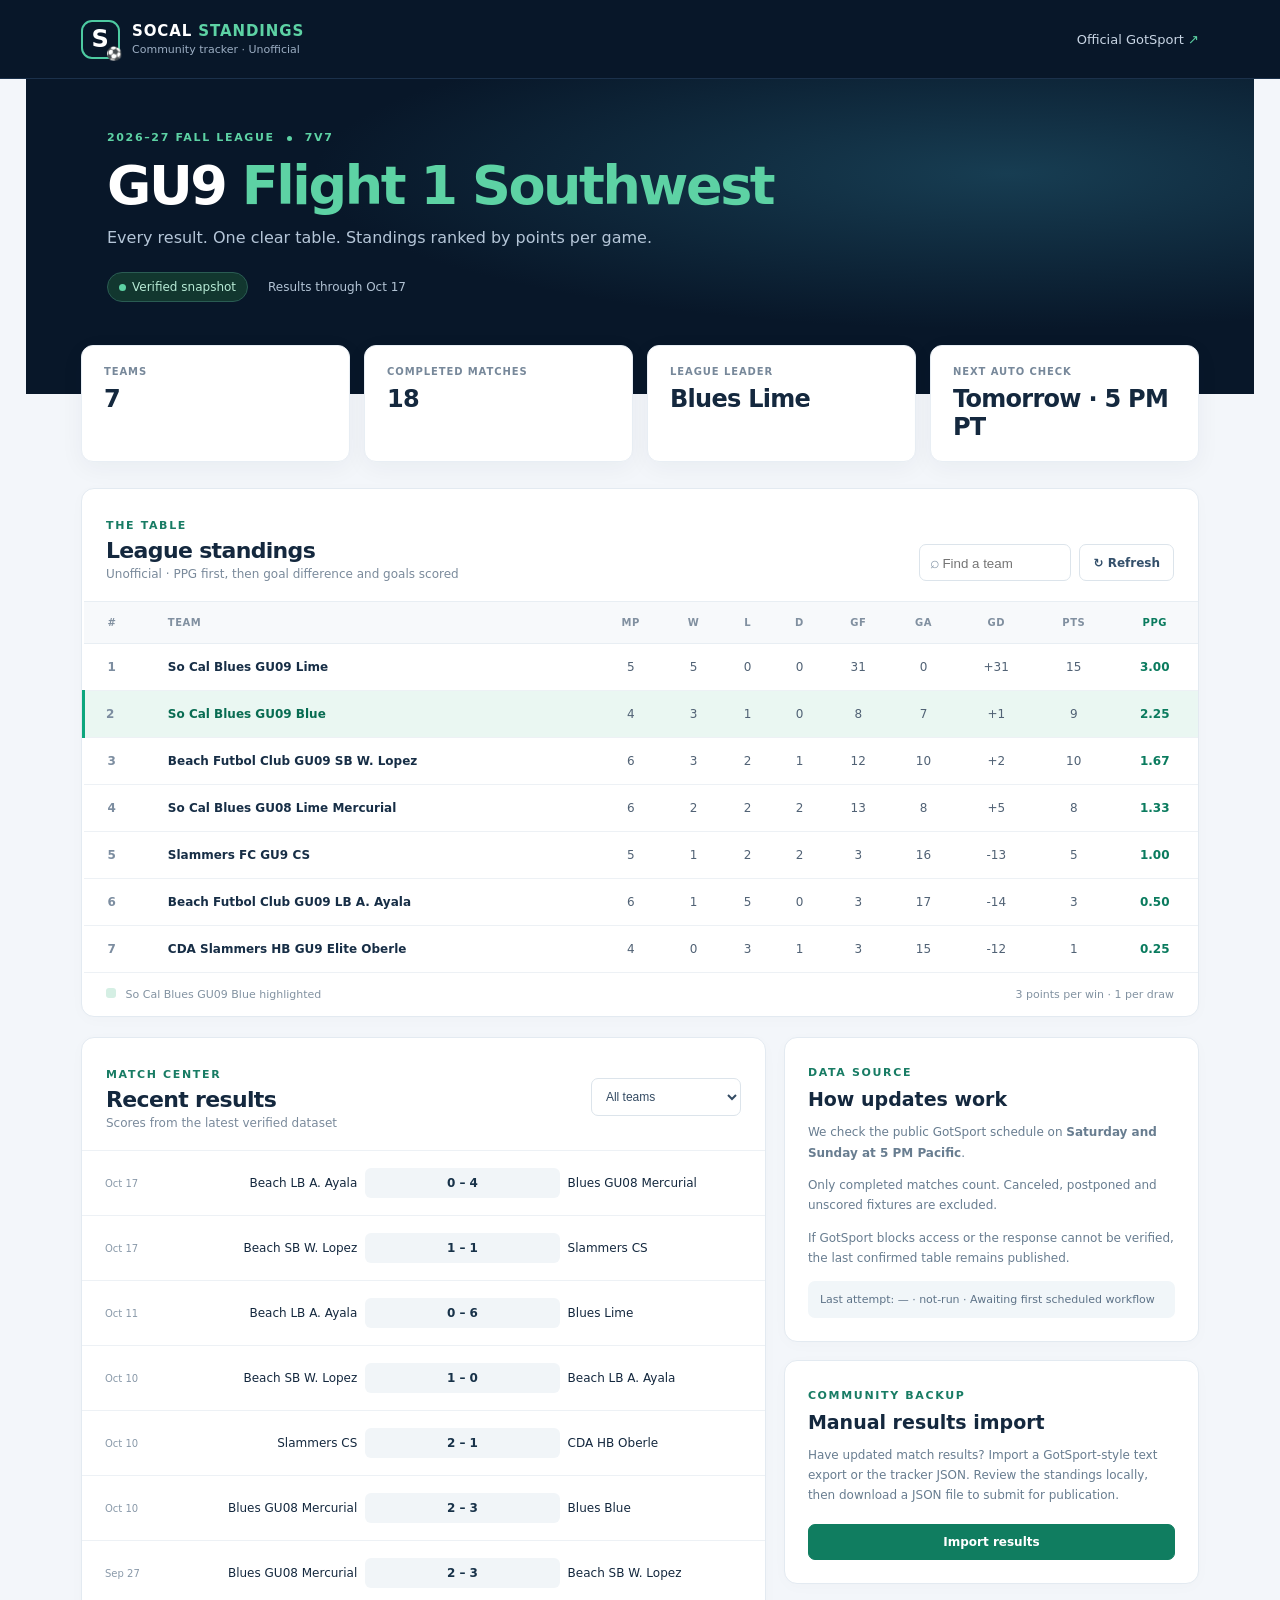
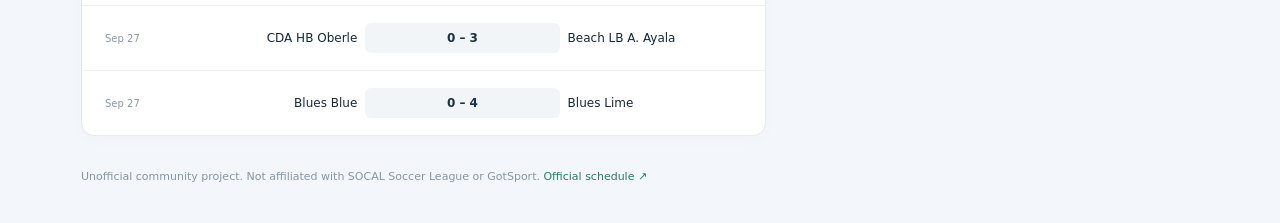
==== index.html @ f6f6c92d "Add files via upload" ====
<!doctype html>
<html lang="en"><head><meta charset="utf-8"/><meta name="viewport" content="width=device-width, initial-scale=1"/><meta name="theme-color" content="#081729"/><meta name="description" content="Unofficial SOCAL GU9 Flight 1 Southwest league standings, ranked by points per game."/><title>SOCAL GU9 | Flight 1 Southwest Standings</title><link rel="stylesheet" href="styles.css"/></head>
<body><header class="top"><div class="wrap nav"><a class="brand" href="#"><span class="mark">S<span>⚽</span></span><span>SOCAL <strong>STANDINGS</strong><small>Community tracker · Unofficial</small></span></a><a class="navlink" href="https://system.gotsport.com/org_event/events/48745/schedules?date=All&amp;group=528635" target="_blank" rel="noopener noreferrer">Official GotSport <span>↗</span></a></div></header>
<main class="wrap"><section class="hero"><div class="eyebrow">2026–27 FALL LEAGUE <span class="dot"></span> 7V7</div><h1>GU9 <em>Flight 1 Southwest</em></h1><p>Every result. One clear table. Standings ranked by points per game.</p><div class="hero-meta"><span class="pill"><span class="green-dot"></span><span id="status">Loading verified results…</span></span><span id="updated">—</span></div></section>
<section class="stats"><div class="stat"><span>TEAMS</span><strong id="teams-count">7</strong></div><div class="stat"><span>COMPLETED MATCHES</span><strong id="matches-count">—</strong></div><div class="stat"><span>LEAGUE LEADER</span><strong id="leader">—</strong></div><div class="stat"><span>NEXT AUTO CHECK</span><strong id="next-check">—</strong></div></section>
<section class="panel"><div class="panel-head"><div><span class="eyebrow dark">THE TABLE</span><h2>League standings</h2><p>Unofficial · PPG first, then goal difference and goals scored</p></div><div class="controls"><label class="search"><span>⌕</span><input id="filter" placeholder="Find a team" aria-label="Find a team"/></label><button class="outline" id="refresh">↻ Refresh</button></div></div><div class="table-scroll"><table><thead><tr><th>#</th><th class="teamcol">TEAM</th><th>MP</th><th>W</th><th>L</th><th>D</th><th>GF</th><th>GA</th><th>GD</th><th>PTS</th><th class="ppg">PPG</th></tr></thead><tbody id="standings"></tbody></table></div><div class="panel-foot"><span><i class="key"></i> So Cal Blues GU09 Blue highlighted</span><span>3 points per win · 1 per draw</span></div></section>
<section class="lower"><div class="panel results"><div class="panel-head"><div><span class="eyebrow dark">MATCH CENTER</span><h2>Recent results</h2><p>Scores from the latest verified dataset</p></div><select id="team-select" aria-label="Filter match results"><option value="">All teams</option></select></div><div id="results-list"></div></div><aside class="side"><div class="panel sidebox"><span class="eyebrow dark">DATA SOURCE</span><h3>How updates work</h3><p>We check the public GotSport schedule on <strong>Saturday and Sunday at 5 PM Pacific</strong>.</p><p>Only completed matches count. Canceled, postponed and unscored fixtures are excluded.</p><p>If GotSport blocks access or the response cannot be verified, the last confirmed table remains published.</p><div class="sync" id="sync-details">Last sync status: —</div></div><div class="panel sidebox"><span class="eyebrow dark">COMMUNITY BACKUP</span><h3>Manual results import</h3><p>Have updated match results? Import a GotSport-style text export or the tracker JSON. Review the standings locally, then download a JSON file to submit for publication.</p><button class="primary" id="import-toggle">Import results</button><div id="import-area" hidden><textarea id="paste" rows="7" placeholder="Paste GotSport match lines, e.g.&#10;7154 | 2026-10-24 | Beach Futbol Club GU09 SB W. Lopez | 2 - 1 | So Cal Blues GU09 Blue&#10;&#10;Or upload tracker JSON below."></textarea><input type="file" id="file-input" accept=".json,.txt,.csv,application/json,text/plain,text/csv"/><div class="btnrow"><button class="outline" id="preview-import">Preview locally</button><button class="outline" id="export-json">Download JSON</button></div><p class="notice" id="import-message" aria-live="polite"></p><p class="hint">Imports affect only your browser until the exported JSON is committed to the repository. No public submissions or server storage.</p></div></div></aside></section>
<footer>Unofficial community project. Not affiliated with SOCAL Soccer League or GotSport. <a href="https://system.gotsport.com/org_event/events/48745/schedules?date=All&amp;group=528635" target="_blank" rel="noopener noreferrer">Official schedule ↗</a></footer></main><script src="app.js" defer></script></body></html>
---- styles.css ----
:root{font-family:Inter,ui-sans-serif,system-ui,-apple-system,"Segoe UI",sans-serif;color:#14283e;background:#f3f6fa;font-synthesis:none}*{box-sizing:border-box}body{margin:0}.wrap{max-width:1170px;margin:auto;padding-left:26px;padding-right:26px}.top{background:#081729;color:#fff;border-bottom:1px solid #1b314b}.nav{height:78px;display:flex;align-items:center;justify-content:space-between}.brand{display:flex;gap:12px;align-items:center;color:white;text-decoration:none;font-size:15px;letter-spacing:.06em;font-weight:750}.brand strong{color:#5dd2a4}.brand small{display:block;color:#9caec3;font-size:11px;letter-spacing:0;font-weight:400;margin-top:3px}.mark{width:39px;height:39px;border:2px solid #4dcaa1;border-radius:11px;display:grid;place-items:center;font-size:24px;position:relative}.mark span{font-size:13px;position:absolute;right:-5px;bottom:-4px}.navlink{color:#c9d6e5;text-decoration:none;font-size:13px}.navlink span{color:#5dd2a4}.hero{background:#081729;color:white;margin:0 calc(-1 * max(26px,(100vw - 1170px)/2));padding:52px max(26px,(100vw - 1118px)/2) 92px;background-image:radial-gradient(ellipse at 80% 30%,#173d52 0,transparent 50%)}.eyebrow{font-size:11px;letter-spacing:.15em;font-weight:800;color:#5dd2a4}.eyebrow.dark{color:#187c64}.dot{display:inline-block;width:5px;height:5px;background:#5dd2a4;border-radius:50%;vertical-align:middle;margin:0 7px}h1{font-size:clamp(32px,5vw,54px);line-height:1.08;letter-spacing:-.045em;margin:13px 0}h1 em{font-style:normal;color:#5dd2a4}.hero p{color:#b5c6d8;font-size:16px;margin:12px 0 25px}.hero-meta{display:flex;align-items:center;gap:20px;flex-wrap:wrap;font-size:12px;color:#b2c3d4}.pill{border:1px solid #2a5c53;border-radius:30px;padding:7px 11px;color:#b8ebd6;background:#12372f}.green-dot{display:inline-block;width:7px;height:7px;border-radius:50%;background:#5dd2a4;margin-right:6px}.stats{display:grid;grid-template-columns:repeat(4,1fr);gap:14px;margin-top:-49px;position:relative;margin-bottom:26px}.stat{background:white;padding:20px 22px;border-radius:12px;box-shadow:0 6px 24px #13283e0c;border:1px solid #e8eef4}.stat span{display:block;font-size:10px;letter-spacing:.09em;font-weight:750;color:#77889a;margin-bottom:8px}.stat strong{font-size:24px;letter-spacing:-.03em}.panel{background:white;border:1px solid #e3eaf1;border-radius:13px;overflow:hidden;box-shadow:0 3px 16px #14283e05}.panel-head{padding:25px 24px 20px;display:flex;justify-content:space-between;gap:16px;align-items:end}.panel-head h2{font-size:22px;margin:5px 0 4px;letter-spacing:-.03em}.panel-head p{color:#7a8a9b;font-size:12px;margin:0}.controls{display:flex;gap:8px}.search{border:1px solid #dce4eb;border-radius:7px;padding:8px 10px;color:#8899aa}.search input{border:0;outline:0;width:120px;color:#14283e}.outline,.primary{font:inherit;font-size:12px;font-weight:650;cursor:pointer;border-radius:7px;padding:10px 13px}.outline{border:1px solid #dce4eb;background:white;color:#34506b}.primary{background:#107d60;color:white;border:1px solid #107d60}.table-scroll{overflow:auto}table{width:100%;border-collapse:collapse;white-space:nowrap;font-size:12px}th{background:#f7f9fb;color:#8190a0;font-size:10px;letter-spacing:.05em;font-weight:800;text-align:center;padding:15px 12px;border-block:1px solid #e8eef3}th:first-child,td:first-child{text-align:left;padding-left:24px}th.teamcol,td.teamcol{text-align:left;min-width:260px}td{padding:16px 12px;text-align:center;border-bottom:1px solid #edf1f5;color:#516275;font-variant-numeric:tabular-nums}td.teamcol{color:#172e46;font-weight:650}.rank{font-weight:750;color:#7c8da0}.leader{color:#0d9473}.ppg{color:#0a7b5e;font-weight:800}tr.blue{background:#eaf7f2}tr.blue td.teamcol{color:#086c52}tr.blue td:first-child{border-left:3px solid #0da67d;padding-left:21px}.panel-foot{display:flex;justify-content:space-between;gap:10px;padding:15px 24px;font-size:11px;color:#8292a1}.key{display:inline-block;background:#d5efe4;width:10px;height:10px;border-radius:3px;margin-right:6px}.lower{display:grid;grid-template-columns:1.65fr 1fr;gap:18px;margin-top:20px}.lower .panel-head{align-items:center}select{padding:10px;border:1px solid #dce4eb;border-radius:7px;max-width:150px;background:white;color:#344b63;font-size:12px}.match{display:flex;align-items:center;gap:10px;justify-content:space-between;padding:17px 23px;border-top:1px solid #edf1f5;font-size:12px}.match .date{font-size:10px;color:#8999a9;min-width:68px}.match .teams{flex:1;text-align:center;display:flex;justify-content:space-between;gap:8px;align-items:center}.match .teams span{flex:1}.match .teams span:first-child{text-align:right}.match .teams span:last-child{text-align:left}.score{background:#f1f5f8;border-radius:6px;padding:8px 10px;white-space:nowrap;color:#183249;font-weight:800}.side{display:flex;flex-direction:column;gap:18px}.sidebox{padding:23px}.sidebox h3{font-size:19px;margin:8px 0 12px}.sidebox p{font-size:12px;color:#687d90;line-height:1.7}.sync{padding:12px;background:#f1f6f9;border-radius:7px;font-size:11px;color:#5e7388}.sidebox .primary{width:100%;margin-top:6px}.sidebox textarea{width:100%;margin-top:13px;padding:10px;border:1px solid #dce4eb;border-radius:6px;font:12px monospace}.sidebox input[type=file]{width:100%;margin:10px 0;font-size:11px}.btnrow{display:flex;gap:8px}.notice{font-weight:700}.hint{font-size:10px!important}footer{padding:34px 0 40px;color:#8696a6;font-size:11px}footer a{color:#257c66;text-decoration:none}@media(max-width:800px){.stats{grid-template-columns:repeat(2,1fr)}.lower{grid-template-columns:1fr}.panel-head{align-items:start;flex-direction:column}.hero{padding-top:42px;padding-bottom:85px}.match .date{min-width:55px}}@media(max-width:450px){.wrap{padding-left:14px;padding-right:14px}.hero{margin:0 -14px;padding-left:14px;padding-right:14px}.stat{padding:16px}.stat strong{font-size:19px}.panel-head{padding:20px 16px}.panel-foot{flex-direction:column}.navlink{font-size:11px}.brand{font-size:12px}}
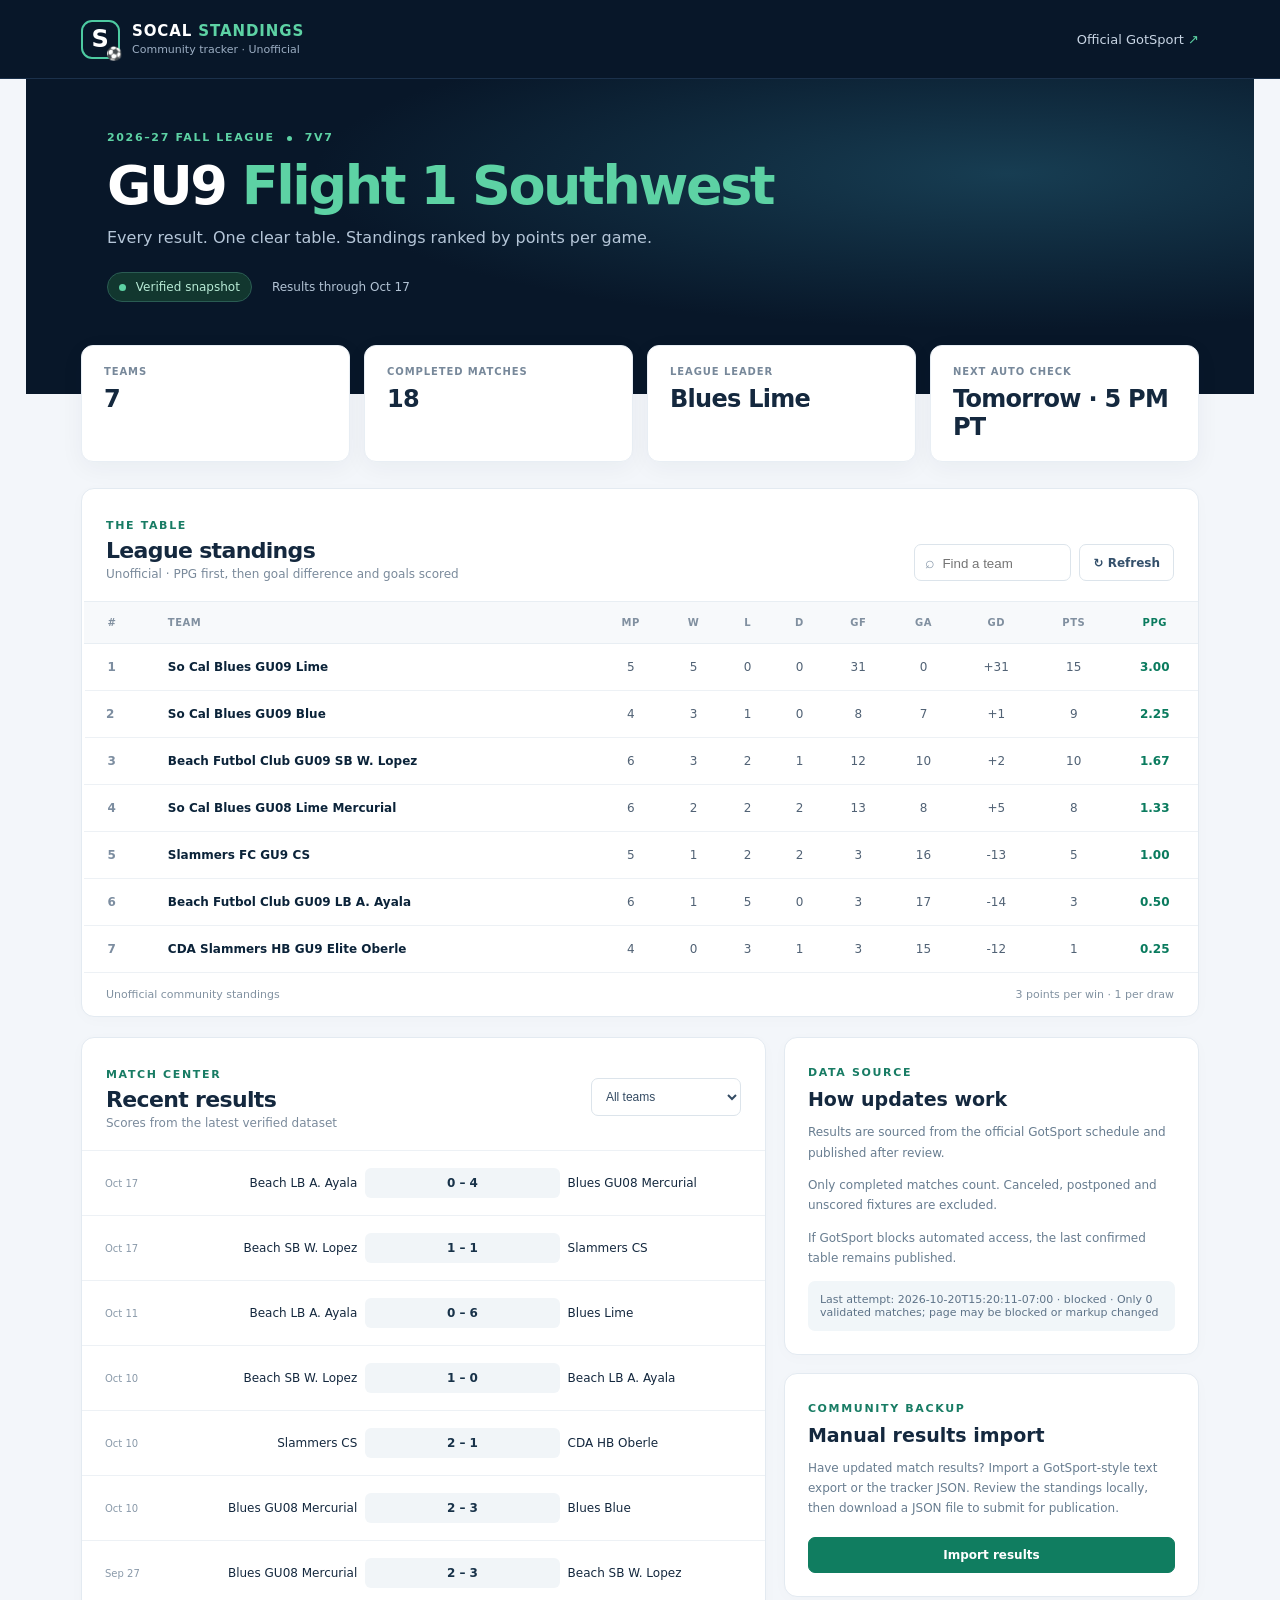
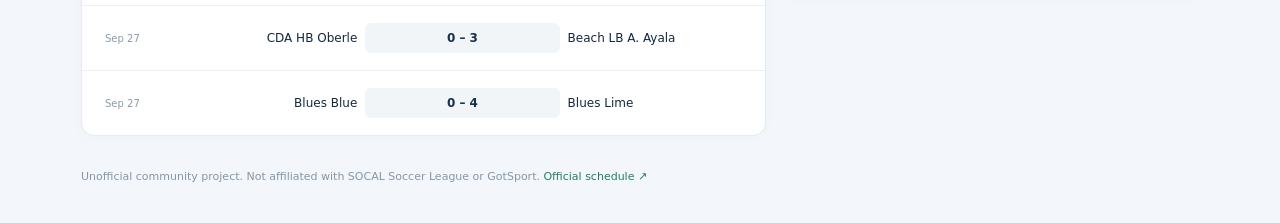
==== commit 503de41e: "Update index.html" ====
--- a/index.html
+++ b/index.html
@@ -1,8 +1,256 @@
+
 <!doctype html>
-<html lang="en"><head><meta charset="utf-8"/><meta name="viewport" content="width=device-width, initial-scale=1"/><meta name="theme-color" content="#081729"/><meta name="description" content="Unofficial SOCAL GU9 Flight 1 Southwest league standings, ranked by points per game."/><title>SOCAL GU9 | Flight 1 Southwest Standings</title><link rel="stylesheet" href="styles.css"/></head>
-<body><header class="top"><div class="wrap nav"><a class="brand" href="#"><span class="mark">S<span>⚽</span></span><span>SOCAL <strong>STANDINGS</strong><small>Community tracker · Unofficial</small></span></a><a class="navlink" href="https://system.gotsport.com/org_event/events/48745/schedules?date=All&amp;group=528635" target="_blank" rel="noopener noreferrer">Official GotSport <span>↗</span></a></div></header>
-<main class="wrap"><section class="hero"><div class="eyebrow">2026–27 FALL LEAGUE <span class="dot"></span> 7V7</div><h1>GU9 <em>Flight 1 Southwest</em></h1><p>Every result. One clear table. Standings ranked by points per game.</p><div class="hero-meta"><span class="pill"><span class="green-dot"></span><span id="status">Loading verified results…</span></span><span id="updated">—</span></div></section>
-<section class="stats"><div class="stat"><span>TEAMS</span><strong id="teams-count">7</strong></div><div class="stat"><span>COMPLETED MATCHES</span><strong id="matches-count">—</strong></div><div class="stat"><span>LEAGUE LEADER</span><strong id="leader">—</strong></div><div class="stat"><span>NEXT AUTO CHECK</span><strong id="next-check">—</strong></div></section>
-<section class="panel"><div class="panel-head"><div><span class="eyebrow dark">THE TABLE</span><h2>League standings</h2><p>Unofficial · PPG first, then goal difference and goals scored</p></div><div class="controls"><label class="search"><span>⌕</span><input id="filter" placeholder="Find a team" aria-label="Find a team"/></label><button class="outline" id="refresh">↻ Refresh</button></div></div><div class="table-scroll"><table><thead><tr><th>#</th><th class="teamcol">TEAM</th><th>MP</th><th>W</th><th>L</th><th>D</th><th>GF</th><th>GA</th><th>GD</th><th>PTS</th><th class="ppg">PPG</th></tr></thead><tbody id="standings"></tbody></table></div><div class="panel-foot"><span><i class="key"></i> So Cal Blues GU09 Blue highlighted</span><span>3 points per win · 1 per draw</span></div></section>
-<section class="lower"><div class="panel results"><div class="panel-head"><div><span class="eyebrow dark">MATCH CENTER</span><h2>Recent results</h2><p>Scores from the latest verified dataset</p></div><select id="team-select" aria-label="Filter match results"><option value="">All teams</option></select></div><div id="results-list"></div></div><aside class="side"><div class="panel sidebox"><span class="eyebrow dark">DATA SOURCE</span><h3>How updates work</h3><p>We check the public GotSport schedule on <strong>Saturday and Sunday at 5 PM Pacific</strong>.</p><p>Only completed matches count. Canceled, postponed and unscored fixtures are excluded.</p><p>If GotSport blocks access or the response cannot be verified, the last confirmed table remains published.</p><div class="sync" id="sync-details">Last sync status: —</div></div><div class="panel sidebox"><span class="eyebrow dark">COMMUNITY BACKUP</span><h3>Manual results import</h3><p>Have updated match results? Import a GotSport-style text export or the tracker JSON. Review the standings locally, then download a JSON file to submit for publication.</p><button class="primary" id="import-toggle">Import results</button><div id="import-area" hidden><textarea id="paste" rows="7" placeholder="Paste GotSport match lines, e.g.&#10;7154 | 2026-10-24 | Beach Futbol Club GU09 SB W. Lopez | 2 - 1 | So Cal Blues GU09 Blue&#10;&#10;Or upload tracker JSON below."></textarea><input type="file" id="file-input" accept=".json,.txt,.csv,application/json,text/plain,text/csv"/><div class="btnrow"><button class="outline" id="preview-import">Preview locally</button><button class="outline" id="export-json">Download JSON</button></div><p class="notice" id="import-message" aria-live="polite"></p><p class="hint">Imports affect only your browser until the exported JSON is committed to the repository. No public submissions or server storage.</p></div></div></aside></section>
-<footer>Unofficial community project. Not affiliated with SOCAL Soccer League or GotSport. <a href="https://system.gotsport.com/org_event/events/48745/schedules?date=All&amp;group=528635" target="_blank" rel="noopener noreferrer">Official schedule ↗</a></footer></main><script src="app.js" defer></script></body></html>
+<html lang="en">
+<head>
+  <meta charset="utf-8"/>
+  <meta name="viewport" content="width=device-width, initial-scale=1"/>
+  <meta name="theme-color" content="#081729"/>
+  <meta name="description" content="Unofficial SOCAL GU9 Flight 1 Southwest league standings, ranked by points per game."/>
+  <title>SOCAL GU9 | Flight 1 Southwest Standings</title>
+
+  <link rel="stylesheet" href="styles.css"/>
+  <link rel="stylesheet" href="neutral-standings.css"/>
+</head>
+
+<body>
+  <header class="top">
+    <div class="wrap nav">
+      <a class="brand" href="#">
+        <span class="mark">S<span>⚽</span></span>
+        <span>
+          SOCAL <strong>STANDINGS</strong>
+          <small>Community tracker · Unofficial</small>
+        </span>
+      </a>
+
+      <a
+        class="navlink"
+        href="https://system.gotsport.com/org_event/events/48745/schedules?date=All&amp;group=528635"
+        target="_blank"
+        rel="noopener noreferrer"
+      >
+        Official GotSport <span>↗</span>
+      </a>
+    </div>
+  </header>
+
+  <main class="wrap">
+    <section class="hero">
+      <div class="eyebrow">
+        2026–27 FALL LEAGUE
+        <span class="dot"></span>
+        7V7
+      </div>
+
+      <h1>GU9 <em>Flight 1 Southwest</em></h1>
+
+      <p>
+        Every result. One clear table.
+        Standings ranked by points per game.
+      </p>
+
+      <div class="hero-meta">
+        <span class="pill">
+          <span class="green-dot"></span>
+          <span id="status">Loading verified results…</span>
+        </span>
+        <span id="updated">—</span>
+      </div>
+    </section>
+
+    <section class="stats">
+      <div class="stat">
+        <span>TEAMS</span>
+        <strong id="teams-count">7</strong>
+      </div>
+
+      <div class="stat">
+        <span>COMPLETED MATCHES</span>
+        <strong id="matches-count">—</strong>
+      </div>
+
+      <div class="stat">
+        <span>LEAGUE LEADER</span>
+        <strong id="leader">—</strong>
+      </div>
+
+      <div class="stat">
+        <span>NEXT AUTO CHECK</span>
+        <strong id="next-check">—</strong>
+      </div>
+    </section>
+
+    <section class="panel">
+      <div class="panel-head">
+        <div>
+          <span class="eyebrow dark">THE TABLE</span>
+          <h2>League standings</h2>
+          <p>
+            Unofficial · PPG first, then goal difference
+            and goals scored
+          </p>
+        </div>
+
+        <div class="controls">
+          <label class="search">
+            <span>⌕</span>
+            <input
+              id="filter"
+              placeholder="Find a team"
+              aria-label="Find a team"
+            />
+          </label>
+
+          <button class="outline" id="refresh">
+            ↻ Refresh
+          </button>
+        </div>
+      </div>
+
+      <div class="table-scroll">
+        <table>
+          <thead>
+            <tr>
+              <th>#</th>
+              <th class="teamcol">TEAM</th>
+              <th>MP</th>
+              <th>W</th>
+              <th>L</th>
+              <th>D</th>
+              <th>GF</th>
+              <th>GA</th>
+              <th>GD</th>
+              <th>PTS</th>
+              <th class="ppg">PPG</th>
+            </tr>
+          </thead>
+
+          <tbody id="standings"></tbody>
+        </table>
+      </div>
+
+      <div class="panel-foot">
+        <span>Unofficial community standings</span>
+        <span>3 points per win · 1 per draw</span>
+      </div>
+    </section>
+
+    <section class="lower">
+      <div class="panel results">
+        <div class="panel-head">
+          <div>
+            <span class="eyebrow dark">MATCH CENTER</span>
+            <h2>Recent results</h2>
+            <p>Scores from the latest verified dataset</p>
+          </div>
+
+          <select
+            id="team-select"
+            aria-label="Filter match results"
+          >
+            <option value="">All teams</option>
+          </select>
+        </div>
+
+        <div id="results-list"></div>
+      </div>
+
+      <aside class="side">
+        <div class="panel sidebox">
+          <span class="eyebrow dark">DATA SOURCE</span>
+          <h3>How updates work</h3>
+
+          <p>
+            Results are sourced from the official
+            GotSport schedule and published after review.
+          </p>
+
+          <p>
+            Only completed matches count.
+            Canceled, postponed and unscored fixtures
+            are excluded.
+          </p>
+
+          <p>
+            If GotSport blocks automated access,
+            the last confirmed table remains published.
+          </p>
+
+          <div class="sync" id="sync-details">
+            Last sync status: —
+          </div>
+        </div>
+
+        <div class="panel sidebox">
+          <span class="eyebrow dark">COMMUNITY BACKUP</span>
+          <h3>Manual results import</h3>
+
+          <p>
+            Have updated match results?
+            Import a GotSport-style text export
+            or the tracker JSON.
+            Review the standings locally,
+            then download a JSON file
+            to submit for publication.
+          </p>
+
+          <button class="primary" id="import-toggle">
+            Import results
+          </button>
+
+          <div id="import-area" hidden>
+            <textarea
+              id="paste"
+              rows="7"
+              placeholder="Paste GotSport match lines, e.g.&#10;7154 | 2026-10-24 | Beach Futbol Club GU09 SB W. Lopez | 2 - 1 | So Cal Blues GU09 Blue&#10;&#10;Or upload tracker JSON below."
+            ></textarea>
+
+            <input
+              type="file"
+              id="file-input"
+              accept=".json,.txt,.csv,application/json,text/plain,text/csv"
+            />
+
+            <div class="btnrow">
+              <button class="outline" id="preview-import">
+                Preview locally
+              </button>
+
+              <button class="outline" id="export-json">
+                Download JSON
+              </button>
+            </div>
+
+            <p
+              class="notice"
+              id="import-message"
+              aria-live="polite"
+            ></p>
+
+            <p class="hint">
+              Imports affect only your browser until
+              the exported JSON is committed to the repository.
+              No public submissions or server storage.
+            </p>
+          </div>
+        </div>
+      </aside>
+    </section>
+
+    <footer>
+      Unofficial community project.
+      Not affiliated with SOCAL Soccer League or GotSport.
+
+      <a
+        href="https://system.gotsport.com/org_event/events/48745/schedules?date=All&amp;group=528635"
+        target="_blank"
+        rel="noopener noreferrer"
+      >
+        Official schedule ↗
+      </a>
+    </footer>
+  </main>
+
+  <script src="app.js" defer></script>
+</body>
+</html>
--- a/neutral-standings.css
+++ b/neutral-standings.css
@@ -0,0 +1,17 @@
+/* Neutral public league standings: no team is specially highlighted. */
+table tbody tr,
+table tbody tr:hover,
+table tbody tr[class],
+table tbody tr[style] {
+  background: #fff !important;
+  background-color: #fff !important;
+  box-shadow: none !important;
+}
+table tbody tr td {
+  background: transparent !important;
+  border-left-color: transparent !important;
+}
+table tbody tr td:nth-child(2),
+table tbody tr td:nth-child(2) * {
+  color: #0b2339 !important;
+}
